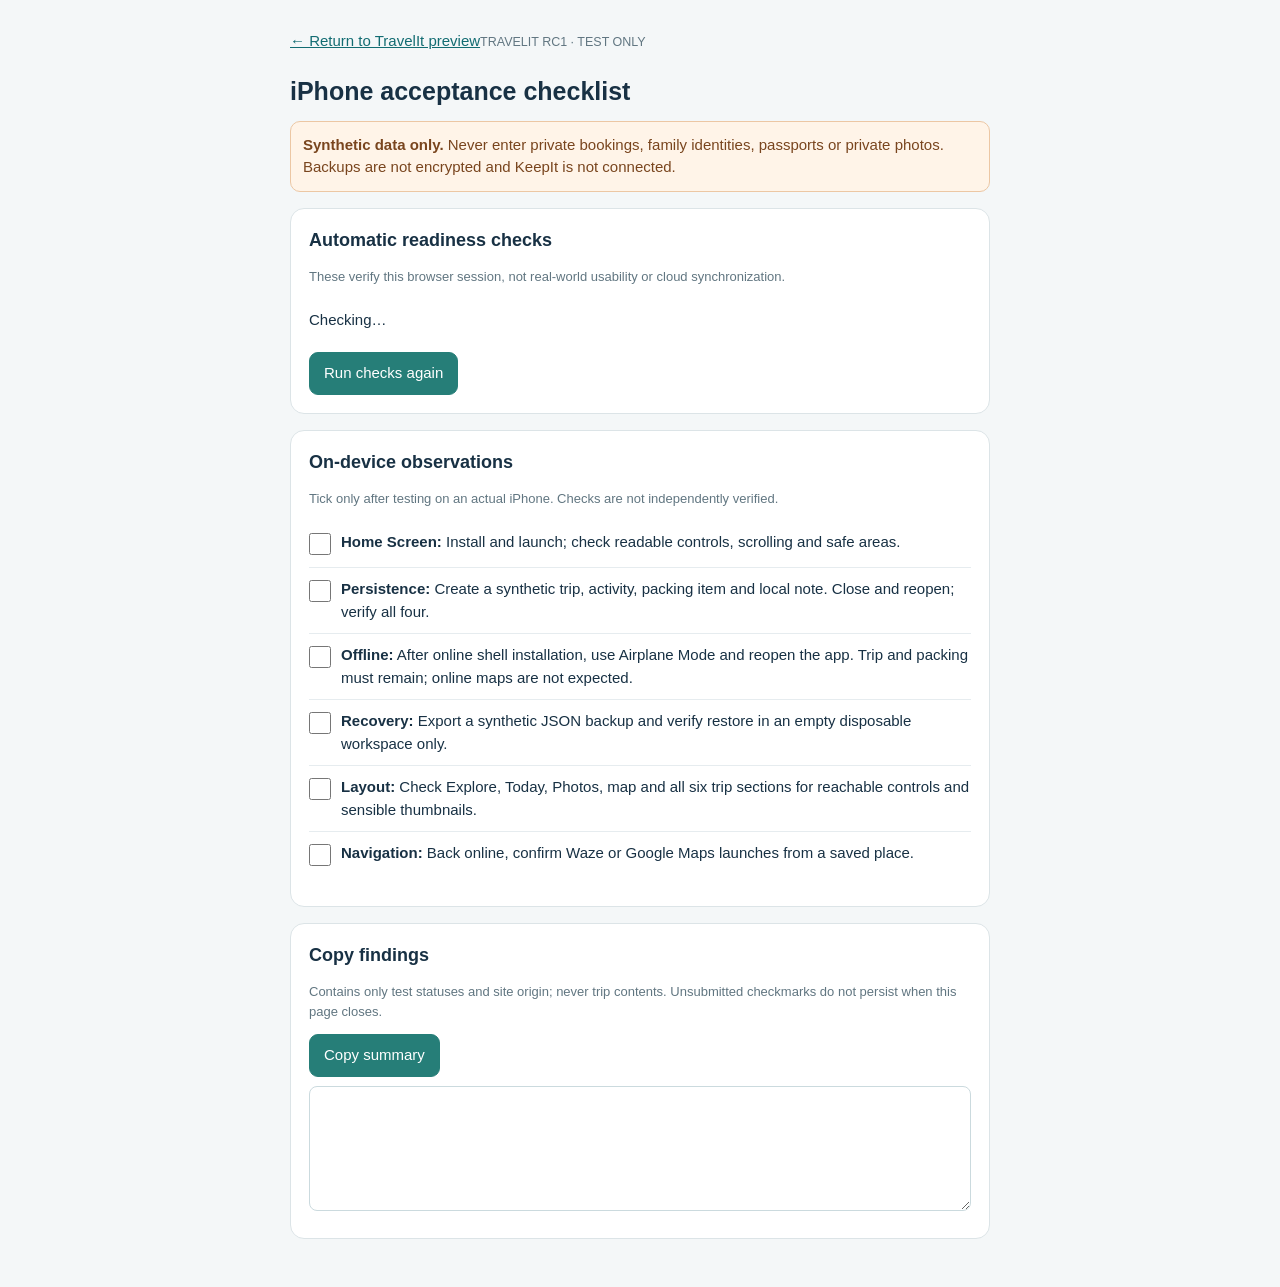
==== scripts/preview-qa.html @ 78e3aed1 "Build RC1 preview-only iPhone acceptance diagnostics and align KeepIt W17O scope" ====
<!doctype html>
<html lang="en"><head><meta charset="utf-8"><meta name="viewport" content="width=device-width,initial-scale=1,viewport-fit=cover"><meta name="theme-color" content="#133148"><title>TravelIt RC1 Device Acceptance</title>
<style>
:root{font:15px/1.5 -apple-system,BlinkMacSystemFont,"Segoe UI",Arial,sans-serif;color:#183144;background:#f4f7f8}*{box-sizing:border-box}body{margin:0;padding:22px 14px max(32px,env(safe-area-inset-bottom))}main{max-width:700px;margin:auto}a{color:#126c72}h1{font-size:25px;line-height:1.2;margin:15px 0}h2{font-size:18px;margin:0 0 8px}.muted{color:#617681;font-size:13px}.card{border:1px solid #dce4e7;background:#fff;border-radius:14px;margin:16px 0;padding:18px}.warning{padding:12px;border:1px solid #ecc7a4;border-radius:10px;background:#fff4e8;color:#79451e}.checks{list-style:none;margin:10px 0;padding:0}.checks li{display:flex;align-items:flex-start;gap:10px;padding:10px 0;border-bottom:1px solid #e6ecef}.checks li:last-child{border-bottom:0}.status{min-width:65px;font-size:10px;font-weight:800;border-radius:30px;text-align:center;padding:3px;border:1px solid #c9d8db;background:#eef4f5}.pass{color:#166b41;background:#e4f4ea}.hold{color:#8a4823;background:#fff0e3}.info{color:#33556c;background:#edf3f8}label{display:flex;align-items:flex-start;gap:10px;cursor:pointer}input[type=checkbox]{width:22px;height:22px;flex-shrink:0;margin:2px 0;accent-color:#267e78}button{background:#267e78;border:1px solid #267e78;color:white;border-radius:9px;min-height:43px;padding:9px 14px;cursor:pointer;font:inherit}button:focus-visible,a:focus-visible,input:focus-visible,textarea:focus-visible{outline:3px solid #6bb6aa;outline-offset:2px}textarea{display:block;width:100%;height:125px;border:1px solid #cbdade;border-radius:8px;padding:10px;font:12px/1.4 monospace;margin:9px 0}small{color:#617681}.back{display:inline-block;padding:8px 0}
</style></head>
<body><main><a class="back" href="./">← Return to TravelIt preview</a><small>TRAVELIT RC1 · TEST ONLY</small><h1>iPhone acceptance checklist</h1>
<p class="warning"><strong>Synthetic data only.</strong> Never enter private bookings, family identities, passports or private photos. Backups are not encrypted and KeepIt is not connected.</p>
<section class="card"><h2>Automatic readiness checks</h2><p class="muted">These verify this browser session, not real-world usability or cloud synchronization.</p><ul id="automatic-checks" class="checks" aria-live="polite"><li>Checking…</li></ul><button type="button" id="run-checks">Run checks again</button></section>
<section class="card"><h2>On-device observations</h2><p class="muted">Tick only after testing on an actual iPhone. Checks are not independently verified.</p><ul id="manual-checks" class="checks">
<li><label><input type="checkbox" data-accept="standalone"><span><strong>Home Screen:</strong> Install and launch; check readable controls, scrolling and safe areas.</span></label></li>
<li><label><input type="checkbox" data-accept="trip"><span><strong>Persistence:</strong> Create a synthetic trip, activity, packing item and local note. Close and reopen; verify all four.</span></label></li>
<li><label><input type="checkbox" data-accept="offline"><span><strong>Offline:</strong> After online shell installation, use Airplane Mode and reopen the app. Trip and packing must remain; online maps are not expected.</span></label></li>
<li><label><input type="checkbox" data-accept="backup"><span><strong>Recovery:</strong> Export a synthetic JSON backup and verify restore in an empty disposable workspace only.</span></label></li>
<li><label><input type="checkbox" data-accept="presentation"><span><strong>Layout:</strong> Check Explore, Today, Photos, map and all six trip sections for reachable controls and sensible thumbnails.</span></label></li>
<li><label><input type="checkbox" data-accept="handoff"><span><strong>Navigation:</strong> Back online, confirm Waze or Google Maps launches from a saved place.</span></label></li>
</ul></section>
<section class="card"><h2>Copy findings</h2><p class="muted">Contains only test statuses and site origin; never trip contents. Unsubmitted checkmarks do not persist when this page closes.</p><button type="button" id="copy-report">Copy summary</button><textarea id="report-json" readonly aria-label="Preview acceptance report"></textarea><small id="copy-status" role="status"></small></section></main>
<script type="module" src="./js/preview-readiness.js"></script></body></html>
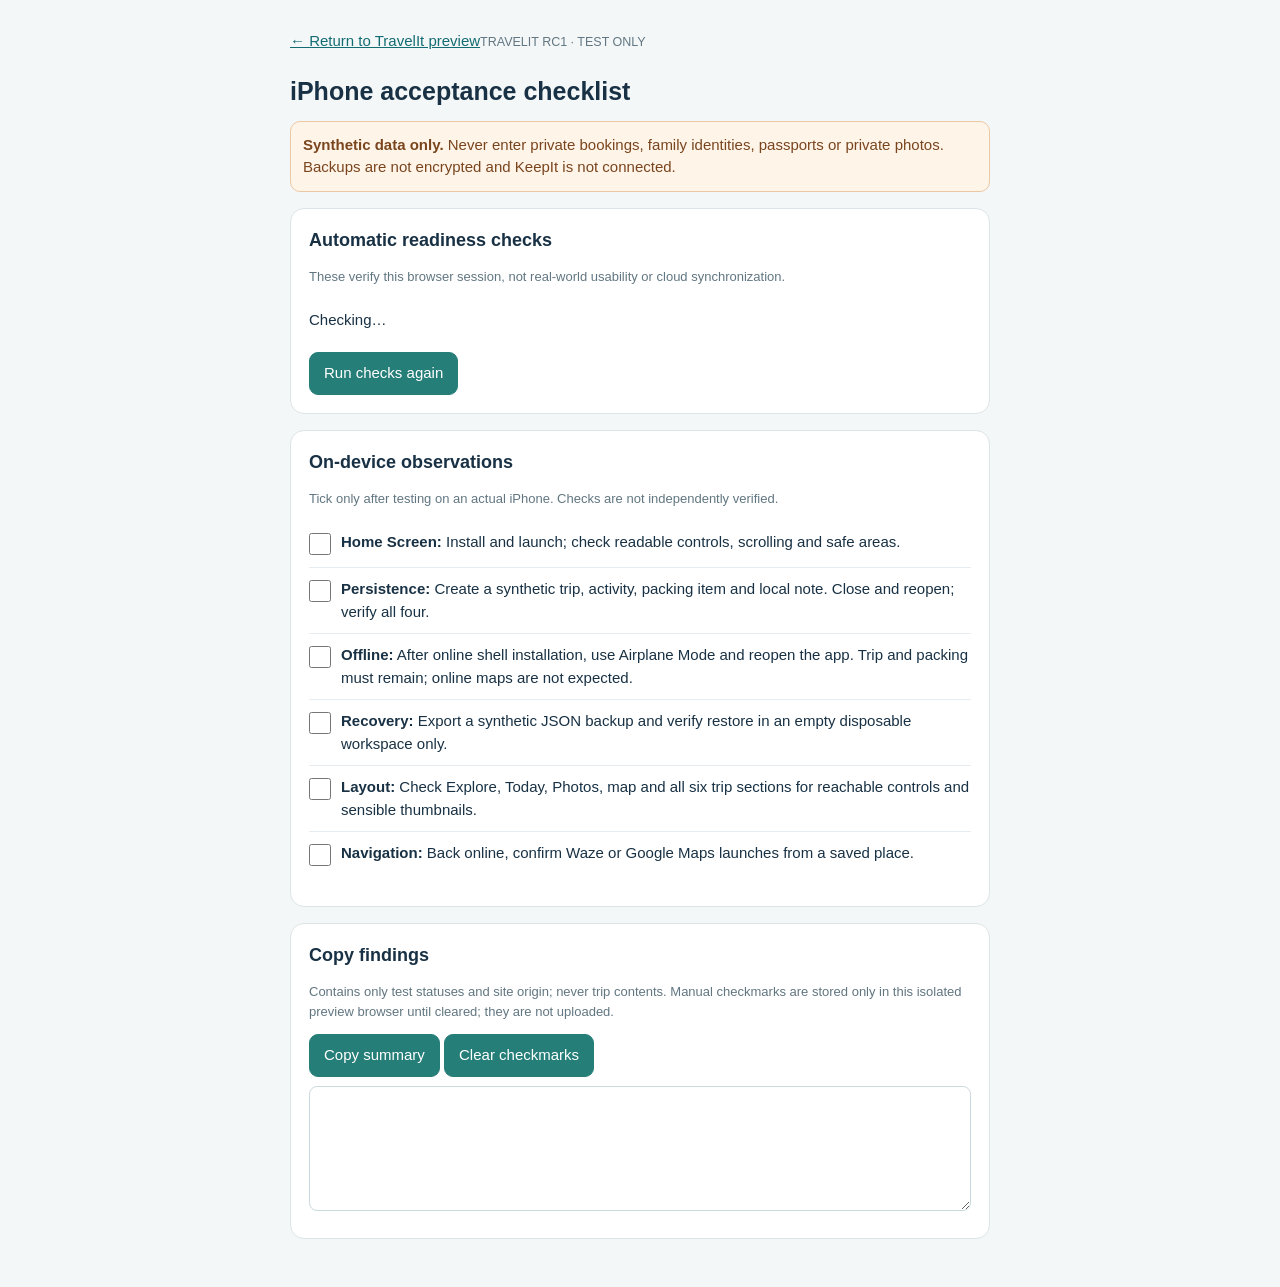
==== commit 1c47bac5: "RC1 preview: keep diagnostics navigable offline and preserve disposable manual checklist" ====
--- a/scripts/preview-qa.html
+++ b/scripts/preview-qa.html
@@ -14,5 +14,5 @@
 <li><label><input type="checkbox" data-accept="presentation"><span><strong>Layout:</strong> Check Explore, Today, Photos, map and all six trip sections for reachable controls and sensible thumbnails.</span></label></li>
 <li><label><input type="checkbox" data-accept="handoff"><span><strong>Navigation:</strong> Back online, confirm Waze or Google Maps launches from a saved place.</span></label></li>
 </ul></section>
-<section class="card"><h2>Copy findings</h2><p class="muted">Contains only test statuses and site origin; never trip contents. Unsubmitted checkmarks do not persist when this page closes.</p><button type="button" id="copy-report">Copy summary</button><textarea id="report-json" readonly aria-label="Preview acceptance report"></textarea><small id="copy-status" role="status"></small></section></main>
+<section class="card"><h2>Copy findings</h2><p class="muted">Contains only test statuses and site origin; never trip contents. Manual checkmarks are stored only in this isolated preview browser until cleared; they are not uploaded.</p><button type="button" id="copy-report">Copy summary</button> <button type="button" id="reset-acceptance">Clear checkmarks</button><textarea id="report-json" readonly aria-label="Preview acceptance report"></textarea><small id="copy-status" role="status"></small></section></main>
 <script type="module" src="./js/preview-readiness.js"></script></body></html>
